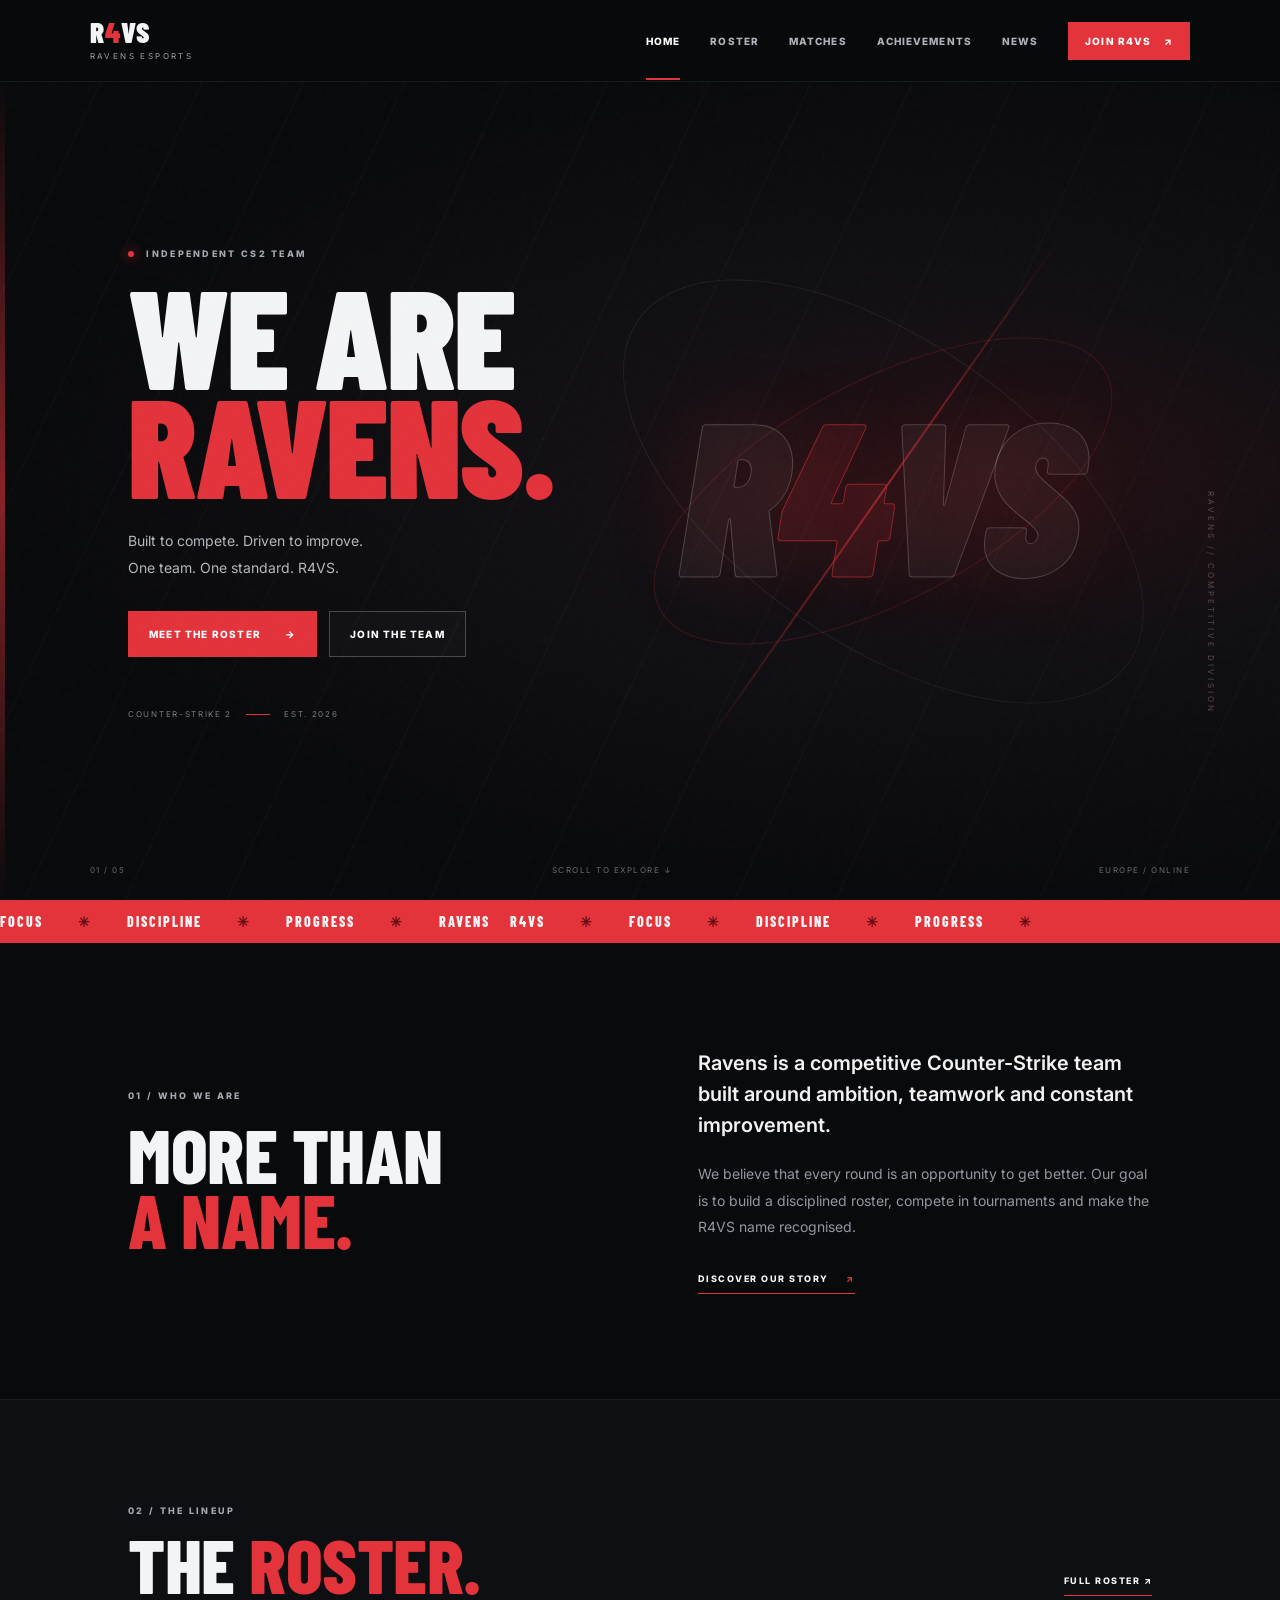
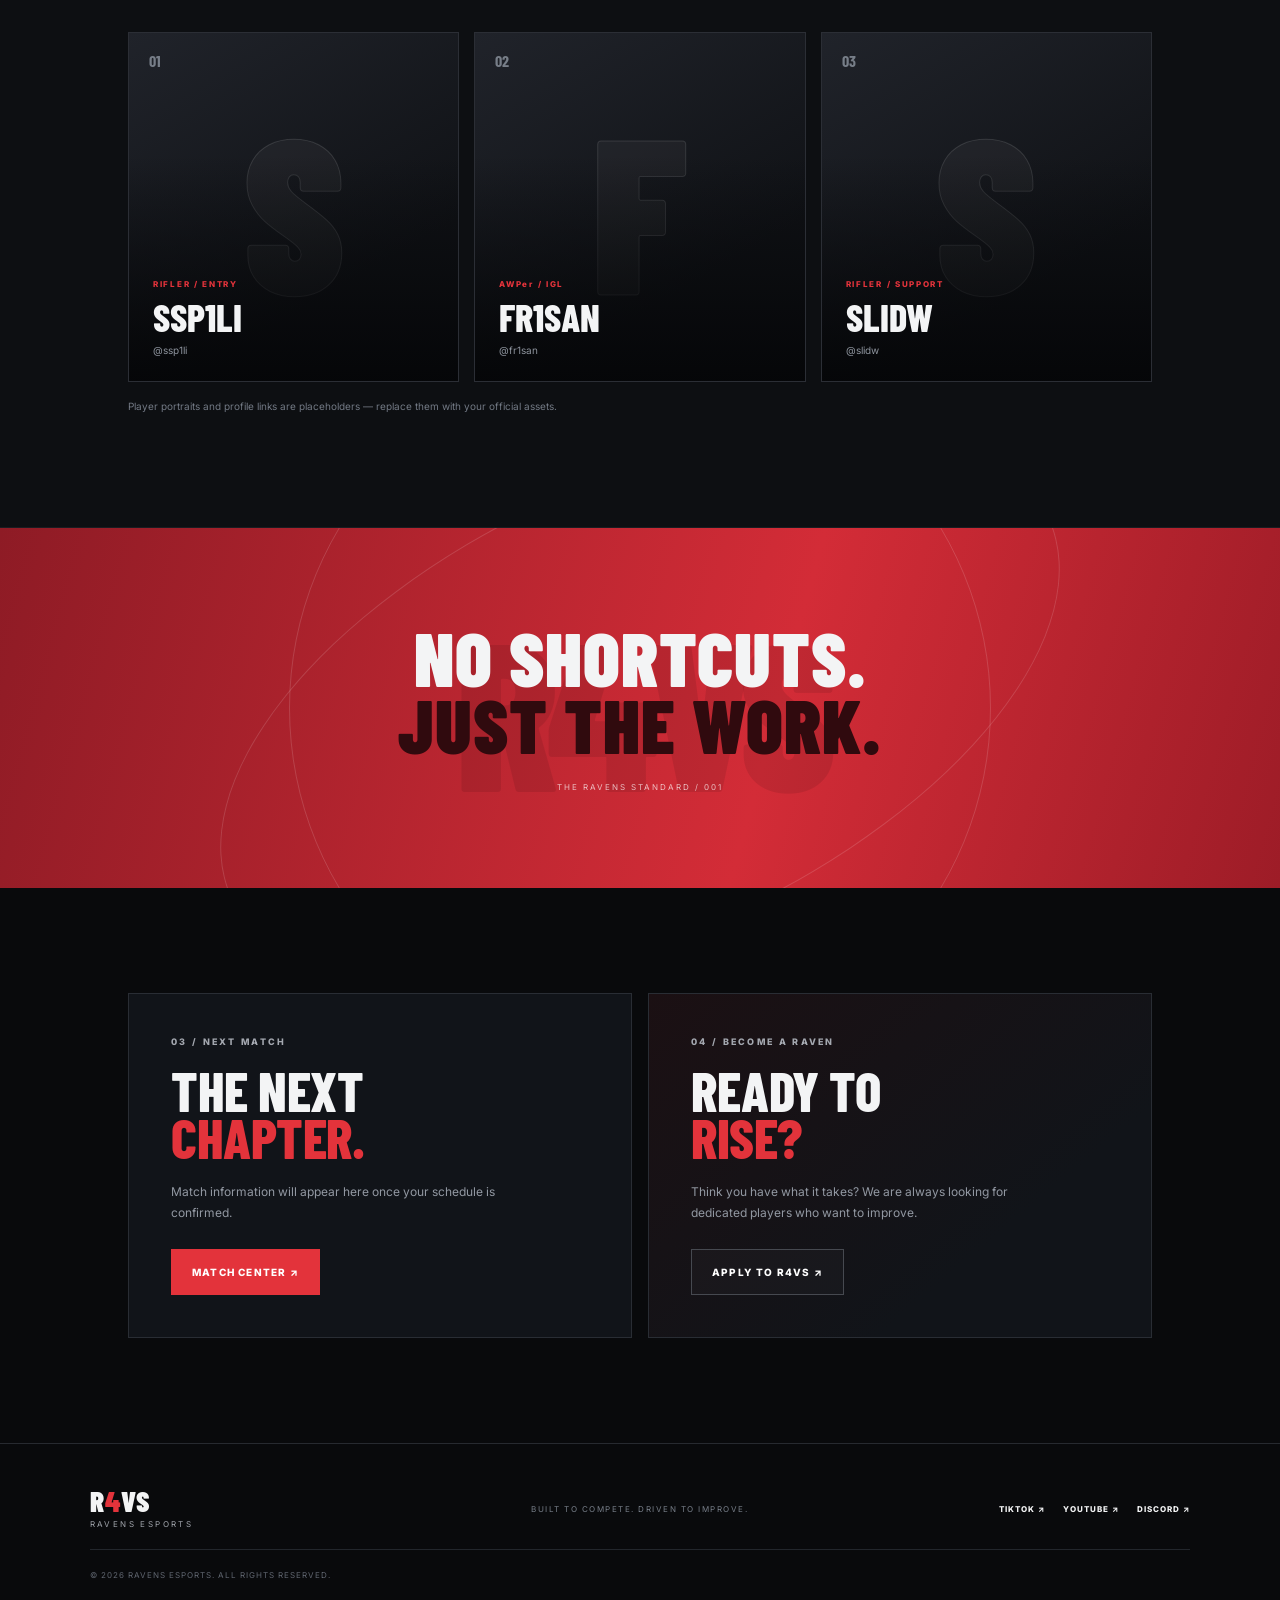
==== index.html @ c472776e "Add files via upload" ====
<!doctype html>
<html lang="en">
<head>
  <meta charset="utf-8">
  <meta name="viewport" content="width=device-width, initial-scale=1">
  <meta name="description" content="Ravens R4VS — competitive Counter-Strike 2 team.">
  <title>RAVENS — R4VS Esports</title>
  <link rel="preconnect" href="https://fonts.googleapis.com">
  <link rel="preconnect" href="https://fonts.gstatic.com" crossorigin>
  <link href="https://fonts.googleapis.com/css2?family=Barlow+Condensed:wght@500;600;700;800;900&family=Inter:wght@400;500;600;700;800&display=swap" rel="stylesheet">
  <link rel="stylesheet" href="styles.css">
</head>
<body>
  <div class="noise"></div>
  <header class="site-header">
    <a class="brand" href="index.html" aria-label="Ravens home">
      <span class="brand-mark">R<span>4</span>VS</span>
      <span class="brand-sub">RAVENS ESPORTS</span>
    </a>
    <button class="menu-toggle" aria-label="Open navigation" aria-expanded="false">☰</button>
    <nav class="main-nav">
      <a class="active" href="index.html">HOME</a>
      <a href="roster.html">ROSTER</a>
      <a href="matches.html">MATCHES</a>
      <a href="achievements.html">ACHIEVEMENTS</a>
      <a href="news.html">NEWS</a>
      <a href="join.html" class="nav-cta">JOIN R4VS <span>↗</span></a>
    </nav>
  </header>

  <main>
    <section class="hero">
      <div class="hero-lines"></div>
      <div class="hero-content">
        <p class="eyebrow"><span class="live-dot"></span> INDEPENDENT CS2 TEAM</p>
        <h1>WE ARE<br><span>RAVENS.</span></h1>
        <p class="hero-copy">Built to compete. Driven to improve.<br>One team. One standard. R4VS.</p>
        <div class="hero-actions">
          <a class="button button-red" href="roster.html">MEET THE ROSTER <span>→</span></a>
          <a class="button button-ghost" href="join.html">JOIN THE TEAM</a>
        </div>
        <div class="hero-meta"><span>COUNTER-STRIKE 2</span><i></i><span>EST. 2026</span></div>
      </div>
      <div class="hero-art" aria-hidden="true">
        <div class="hero-orbit orbit-one"></div><div class="hero-orbit orbit-two"></div>
        <div class="raven-symbol">R<span>4</span>VS</div>
        <div class="hero-slash"></div>
        <div class="vertical-label">RAVENS // COMPETITIVE DIVISION</div>
      </div>
      <div class="hero-bottom"><span>01 / 05</span><span>SCROLL TO EXPLORE ↓</span><span>EUROPE / ONLINE</span></div>
    </section>

    <section class="ticker" aria-label="Team motto"><div>FOCUS <b>✳</b> DISCIPLINE <b>✳</b> PROGRESS <b>✳</b> RAVENS R4VS <b>✳</b> FOCUS <b>✳</b> DISCIPLINE <b>✳</b> PROGRESS <b>✳</b></div></section>

    <section class="section intro-grid">
      <div><p class="eyebrow">01 / WHO WE ARE</p><h2>MORE THAN<br><span>A NAME.</span></h2></div>
      <div class="intro-text"><p class="lead">Ravens is a competitive Counter-Strike team built around ambition, teamwork and constant improvement.</p><p>We believe that every round is an opportunity to get better. Our goal is to build a disciplined roster, compete in tournaments and make the R4VS name recognised.</p><a class="text-link" href="news.html">DISCOVER OUR STORY <span>↗</span></a></div>
    </section>

    <section class="section roster-preview">
      <div class="section-heading"><div><p class="eyebrow">02 / THE LINEUP</p><h2>THE <span>ROSTER.</span></h2></div><a class="text-link" href="roster.html">FULL ROSTER ↗</a></div>
      <div class="player-grid">
        <article class="player-card featured-player"><div class="player-number">01</div><div class="player-placeholder">S</div><div class="player-info"><span class="role">RIFLER / ENTRY</span><h3>SSP1LI</h3><span class="player-handle">@ssp1li</span></div></article>
        <article class="player-card"><div class="player-number">02</div><div class="player-placeholder">F</div><div class="player-info"><span class="role">AWPer / IGL</span><h3>FR1SAN</h3><span class="player-handle">@fr1san</span></div></article>
        <article class="player-card"><div class="player-number">03</div><div class="player-placeholder">S</div><div class="player-info"><span class="role">RIFLER / SUPPORT</span><h3>SLIDW</h3><span class="player-handle">@slidw</span></div></article>
      </div>
      <p class="small-note">Player portraits and profile links are placeholders — replace them with your official assets.</p>
    </section>

    <section class="statement">
      <div class="statement-mark">R4VS</div><p>NO SHORTCUTS.<br><span>JUST THE WORK.</span></p><span class="statement-caption">THE RAVENS STANDARD / 001</span>
    </section>

    <section class="section bottom-grid">
      <div class="next-card"><p class="eyebrow">03 / NEXT MATCH</p><h2>THE NEXT<br><span>CHAPTER.</span></h2><p>Match information will appear here once your schedule is confirmed.</p><a class="button button-red" href="matches.html">MATCH CENTER ↗</a></div>
      <div class="join-card"><p class="eyebrow">04 / BECOME A RAVEN</p><h2>READY TO<br><span>RISE?</span></h2><p>Think you have what it takes? We are always looking for dedicated players who want to improve.</p><a class="button button-ghost" href="join.html">APPLY TO R4VS ↗</a></div>
    </section>
  </main>

  <footer class="site-footer"><a class="brand" href="index.html"><span class="brand-mark">R<span>4</span>VS</span><span class="brand-sub">RAVENS ESPORTS</span></a><p>BUILT TO COMPETE. DRIVEN TO IMPROVE.</p><div class="footer-links"><a href="https://www.tiktok.com/" target="_blank" rel="noreferrer">TIKTOK ↗</a><a href="https://www.youtube.com/" target="_blank" rel="noreferrer">YOUTUBE ↗</a><a href="https://discord.com/" target="_blank" rel="noreferrer">DISCORD ↗</a></div><small>© 2026 RAVENS ESPORTS. ALL RIGHTS RESERVED.</small></footer>
  <script src="script.js"></script>
</body>
</html>
---- styles.css ----
:root{--bg:#090a0c;--panel:#111317;--panel2:#171a20;--line:#292d34;--text:#f3f4f5;--muted:#9298a2;--red:#e3333b;--red2:#a91f29;--font-head:'Barlow Condensed',Impact,sans-serif;--font-body:'Inter',Arial,sans-serif}*{box-sizing:border-box}html{scroll-behavior:smooth}body{margin:0;background:var(--bg);color:var(--text);font-family:var(--font-body);font-size:14px;overflow-x:hidden}a{color:inherit;text-decoration:none}.noise{pointer-events:none;position:fixed;inset:0;z-index:10;opacity:.035;background-image:url("data:image/svg+xml,%3Csvg viewBox='0 0 180 180' xmlns='http://www.w3.org/2000/svg'%3E%3Cfilter id='n'%3E%3CfeTurbulence type='fractalNoise' baseFrequency='.9' numOctaves='3' stitchTiles='stitch'/%3E%3C/filter%3E%3Crect width='100%25' height='100%25' filter='url(%23n)' opacity='.5'/%3E%3C/svg%3E")}.site-header{height:82px;padding:0 7vw;display:flex;align-items:center;justify-content:space-between;border-bottom:1px solid rgba(255,255,255,.07);position:relative;z-index:20;background:rgba(9,10,12,.94)}.brand{display:flex;flex-direction:column;gap:0}.brand-mark{font:900 29px/.85 var(--font-head);letter-spacing:1px}.brand-mark span{color:var(--red)}.brand-sub{font-size:8px;letter-spacing:2.4px;color:#a1a5ac;margin-top:6px}.main-nav{display:flex;align-items:center;gap:30px}.main-nav a{font-size:10px;font-weight:800;letter-spacing:1.1px;color:#aeb2ba;transition:.2s}.main-nav a:hover,.main-nav a.active{color:#fff}.main-nav a.active:not(.nav-cta){position:relative}.main-nav a.active:not(.nav-cta):after{content:"";position:absolute;left:0;right:0;bottom:-33px;height:2px;background:var(--red)}.main-nav .nav-cta{color:white;background:var(--red);padding:13px 17px}.nav-cta span{margin-left:10px}.menu-toggle{display:none;background:none;border:0;color:white;font-size:24px}.hero{min-height:660px;height:calc(100vh - 82px);max-height:850px;position:relative;overflow:hidden;display:flex;align-items:center;padding:0 10vw;background:radial-gradient(ellipse at 78% 48%,#291115 0%,#121014 30%,#090a0c 69%)}.hero:after{content:"";position:absolute;inset:0;background:linear-gradient(90deg,rgba(9,10,12,.1),transparent 55%,rgba(9,10,12,.18)),repeating-linear-gradient(115deg,transparent 0 90px,rgba(255,255,255,.018) 91px 92px);pointer-events:none}.hero-content{position:relative;z-index:2;margin-top:-15px}.eyebrow{font-size:9px;letter-spacing:2.3px;font-weight:800;color:#a4a8b0;margin:0 0 20px}.live-dot{display:inline-block;width:6px;height:6px;background:var(--red);border-radius:50%;margin-right:8px;box-shadow:0 0 12px var(--red)}h1,h2,h3,p{margin-top:0}.hero h1,.page-hero h1{font:900 clamp(76px,11vw,150px)/.78 var(--font-head);letter-spacing:-2px;margin:0 0 30px}.hero h1 span,.page-hero h1 span,h2 span{color:var(--red)}.hero-copy{font-size:14px;line-height:1.9;color:#b5b8bf;margin-bottom:30px}.hero-actions{display:flex;gap:12px;flex-wrap:wrap}.button{display:inline-flex;align-items:center;justify-content:center;gap:24px;padding:16px 20px;font-size:10px;letter-spacing:1.2px;font-weight:800;transition:.2s;border:1px solid transparent}.button:hover{transform:translateY(-3px)}.button-red{background:var(--red);color:white}.button-red:hover{background:#f0444d}.button-ghost{border-color:#464950;color:white;background:rgba(255,255,255,.02)}.button-ghost:hover{border-color:var(--red)}.hero-meta{display:flex;align-items:center;gap:14px;color:#777d86;font-size:8px;letter-spacing:1.7px;margin-top:52px}.hero-meta i{width:24px;height:1px;background:var(--red)}.hero-art{position:absolute;right:5%;top:50%;transform:translateY(-50%);width:min(52vw,690px);height:550px;display:grid;place-items:center;opacity:.9}.raven-symbol{font:900 clamp(90px,17vw,240px)/1 var(--font-head);letter-spacing:-10px;color:rgba(255,255,255,.045);-webkit-text-stroke:1px rgba(255,255,255,.23);transform:skew(-9deg);text-shadow:0 0 80px rgba(227,51,59,.13)}.raven-symbol span{color:rgba(227,51,59,.13);-webkit-text-stroke:1px rgba(227,51,59,.65)}.hero-orbit{position:absolute;border:1px solid rgba(227,51,59,.23);border-radius:50%;transform:rotate(-28deg)}.orbit-one{width:76%;height:40%}.orbit-two{width:90%;height:55%;transform:rotate(35deg);border-color:rgba(255,255,255,.08)}.hero-slash{position:absolute;width:2px;height:115%;background:linear-gradient(transparent,var(--red),transparent);transform:rotate(35deg);opacity:.7}.vertical-label{position:absolute;right:0;top:50%;writing-mode:vertical-rl;font-size:8px;letter-spacing:3px;color:#7b5960}.hero-lines{position:absolute;left:0;top:0;bottom:0;width:5px;background:linear-gradient(transparent,var(--red),transparent);opacity:.65}.hero-bottom{position:absolute;z-index:3;bottom:25px;left:7vw;right:7vw;display:flex;justify-content:space-between;color:#656b74;font-size:8px;letter-spacing:1.5px}.ticker{overflow:hidden;background:var(--red);padding:13px 0;white-space:nowrap}.ticker div{font:800 14px var(--font-head);letter-spacing:2px;word-spacing:15px;animation:marquee 24s linear infinite}.ticker b{color:#650e16;margin:0 15px}@keyframes marquee{to{transform:translateX(-25%)}}.section{padding:105px 10vw}.intro-grid{display:grid;grid-template-columns:1fr 1fr;gap:9vw;align-items:center}.section h2,.bottom-grid h2,.join-layout h2{font:800 clamp(48px,6vw,78px)/.85 var(--font-head);letter-spacing:-.5px;margin:0}.intro-text{max-width:510px}.lead{font-size:20px;line-height:1.55;font-weight:600;color:#f2f2f3}.intro-text p:not(.lead){color:var(--muted);line-height:1.9}.text-link{display:inline-block;margin-top:18px;font-size:9px;letter-spacing:1.5px;font-weight:800;border-bottom:1px solid var(--red);padding-bottom:9px}.text-link span{color:var(--red);margin-left:14px}.roster-preview{background:#0d0f12;border-top:1px solid #191c21;border-bottom:1px solid #191c21}.section-heading{display:flex;align-items:end;justify-content:space-between;margin-bottom:36px}.section-heading .eyebrow{margin-bottom:15px}.player-grid{display:grid;grid-template-columns:repeat(3,1fr);gap:15px}.player-card{position:relative;min-height:350px;overflow:hidden;background:linear-gradient(150deg,#20232a,#101216 70%);border:1px solid #2b2e35;transition:.25s}.player-card:hover{transform:translateY(-5px);border-color:var(--red)}.player-card:after{content:"";position:absolute;inset:0;background:linear-gradient(0deg,rgba(5,6,8,.97),transparent 65%)}.player-number{position:absolute;z-index:2;top:18px;left:20px;color:#777e88;font:700 16px var(--font-head)}.player-placeholder{position:absolute;inset:0;display:grid;place-items:center;font:900 220px/.8 var(--font-head);color:rgba(255,255,255,.045);-webkit-text-stroke:1px rgba(255,255,255,.12)}.player-info{position:absolute;z-index:3;left:24px;bottom:24px}.role{font-size:8px;letter-spacing:1.7px;font-weight:800;color:var(--red)}.player-info h3{font:800 38px/.95 var(--font-head);margin:9px 0 5px}.player-handle{font-size:10px;color:#8e949e}.small-note{font-size:10px;color:#727984;margin-top:18px}.statement{min-height:360px;background:linear-gradient(105deg,#8e1b25,#d32c37 60%,#9d1c27);position:relative;display:flex;flex-direction:column;justify-content:center;align-items:center;text-align:center;overflow:hidden}.statement:before,.statement:after{content:"";position:absolute;width:700px;height:700px;border:1px solid rgba(255,255,255,.14);border-radius:50%}.statement:after{width:900px;height:450px;transform:rotate(-25deg)}.statement-mark{position:absolute;font:900 210px var(--font-head);color:rgba(0,0,0,.09);letter-spacing:-12px}.statement p{position:relative;font:900 clamp(40px,6vw,76px)/.88 var(--font-head);letter-spacing:1px;margin:0}.statement p span{color:#300a0e}.statement-caption{position:relative;font-size:8px;letter-spacing:2px;margin-top:25px;color:rgba(255,255,255,.7)}.bottom-grid{display:grid;grid-template-columns:1fr 1fr;gap:16px}.next-card,.join-card{padding:42px;background:#111419;border:1px solid #292d34;min-height:330px}.join-card{background:linear-gradient(140deg,#1b1013,#111419 70%)}.bottom-grid h2{font-size:55px;margin-bottom:20px}.bottom-grid p:not(.eyebrow){color:var(--muted);font-size:12px;line-height:1.8;max-width:360px;margin-bottom:25px}.site-footer{padding:45px 7vw 25px;border-top:1px solid #272a30;display:grid;grid-template-columns:1fr 1fr 1fr;align-items:center;gap:20px}.site-footer>p{font-size:8px;letter-spacing:1.5px;color:#777e88;text-align:center;margin:0}.footer-links{display:flex;justify-content:flex-end;gap:18px}.footer-links a{font-size:8px;font-weight:800;letter-spacing:1px}.site-footer small{grid-column:1/-1;border-top:1px solid #22262c;padding-top:20px;color:#606670;font-size:8px;letter-spacing:1px}.inner-page{min-height:70vh}.page-hero{padding:115px 10vw 90px;background:radial-gradient(ellipse at 80% 45%,#291115,transparent 55%),#0b0c0f;border-bottom:1px solid #20232a}.page-hero h1{font-size:clamp(65px,10vw,125px);margin-bottom:25px}.page-hero>p:last-child{color:#a3a8b1;font-size:13px}.roster-grid .player-card{min-height:430px}.status-label{font-size:9px;letter-spacing:1.5px;color:#aab0b9}.reserve-section{padding-top:20px}.reserve-section h2{margin-bottom:28px}.reserve-list{border-top:1px solid #30343b}.reserve-list div{padding:20px 0;border-bottom:1px solid #30343b;display:flex;justify-content:space-between;align-items:center}.reserve-list b{font:700 24px var(--font-head)}.reserve-list span{font-size:8px;letter-spacing:1.5px;color:#818792}.empty-state{text-align:center;padding:75px 20px;border:1px solid #2a2e35;background:linear-gradient(140deg,#14171c,#0e1013)}.empty-icon{font:700 45px var(--font-head);color:var(--red);margin-bottom:15px}.empty-state h3{font:800 29px var(--font-head);margin-bottom:10px}.empty-state p{font-size:12px;color:var(--muted)}.past-heading{margin-top:75px}.empty-row{display:flex;justify-content:space-between;border-top:1px solid #30343b;border-bottom:1px solid #30343b;padding:20px 0;color:#9298a2;font-size:9px;letter-spacing:1.4px}.achievement-grid{display:grid;grid-template-columns:repeat(3,1fr);gap:15px}.achievement-card{min-height:260px;padding:26px;background:#14171c;border:1px solid #2b2f37;position:relative}.achievement-year{font:700 12px var(--font-head);color:var(--red);letter-spacing:1px}.trophy{font-size:42px;color:#e7e7e7;margin:35px 0 20px}.achievement-card h3{font:800 26px var(--font-head);margin-bottom:8px}.achievement-card p{color:var(--muted);font-size:11px;line-height:1.7}.achievement-card.muted{opacity:.65}.news-feature{display:grid;grid-template-columns:1.1fr 1fr;background:#14171c;border:1px solid #2b2f37;min-height:360px}.news-feature-art{background:radial-gradient(circle at 50% 50%,#542027,#141116 65%);display:grid;place-items:center;position:relative;overflow:hidden}.news-feature-art:before{content:"";position:absolute;width:340px;height:340px;border:1px solid #76323a;border-radius:50%}.news-feature-art span{font:900 100px var(--font-head);letter-spacing:-6px;color:rgba(255,255,255,.8);-webkit-text-stroke:1px #fff}.news-feature-art small{position:absolute;bottom:20px;left:25px;font-size:8px;letter-spacing:2px;color:#aaa}.news-feature-copy{padding:45px;align-self:center}.news-feature-copy h2{font:900 58px/.85 var(--font-head);margin-bottom:20px}.news-feature-copy p:not(.eyebrow){font-size:12px;line-height:1.8;color:var(--muted)}.news-feature+.empty-row{margin-top:35px}.join-layout{display:grid;grid-template-columns:1.1fr .9fr;gap:10vw}.join-layout h2{font-size:58px;margin-bottom:30px}.criteria{list-style:none;padding:0;margin:0}.criteria li{padding:15px 0;border-bottom:1px solid #2b2f36;color:#c5c8ce;font-size:12px}.criteria li:before{content:"＋";color:var(--red);margin-right:14px}.apply-panel{padding:35px;background:#14171c;border:1px solid #30343b;align-self:start}.apply-panel h3{font:800 34px var(--font-head);margin-bottom:15px}.apply-panel p:not(.eyebrow){font-size:12px;line-height:1.8;color:var(--muted)}.full-button{width:100%;margin-top:14px}.form-note{font-size:9px!important;color:#767d87!important;margin-top:15px}
@media(max-width:900px){.site-header{padding:0 5vw}.main-nav{gap:15px}.main-nav a{font-size:8px}.hero{padding:0 7vw}.hero-art{right:-12%;opacity:.55}.section{padding:80px 7vw}.intro-grid{gap:5vw}.site-footer{padding-left:5vw;padding-right:5vw}}
@media(max-width:680px){.site-header{height:70px}.menu-toggle{display:block}.main-nav{display:none;position:absolute;top:69px;left:0;right:0;background:#0c0e11;padding:22px 7vw 28px;border-bottom:1px solid #30343b;flex-direction:column;align-items:stretch;gap:0}.main-nav.open{display:flex}.main-nav a{padding:14px 0;font-size:10px}.main-nav a.active:not(.nav-cta):after{display:none}.main-nav .nav-cta{text-align:center;margin-top:10px}.hero{height:680px;min-height:0;max-height:none;align-items:center}.hero h1{font-size:90px}.hero-art{width:100%;right:-30%;opacity:.3}.hero-bottom{left:7vw;right:7vw;font-size:7px}.hero-bottom span:nth-child(2){display:none}.intro-grid,.bottom-grid,.join-layout,.news-feature{grid-template-columns:1fr}.intro-grid{gap:30px}.section{padding:70px 7vw}.section-heading{align-items:start;gap:20px;flex-direction:column}.player-grid,.achievement-grid{grid-template-columns:1fr}.player-card{min-height:340px}.statement{min-height:280px}.statement-mark{font-size:130px}.bottom-grid h2{font-size:50px}.site-footer{grid-template-columns:1fr;gap:18px}.site-footer>p{text-align:left}.footer-links{justify-content:flex-start}.site-footer small{grid-column:auto}.page-hero{padding:85px 7vw 65px}.page-hero h1{font-size:70px}.roster-grid .player-card{min-height:370px}.news-feature-art{min-height:240px}.news-feature-copy{padding:30px}.empty-row{gap:15px;font-size:8px}.join-layout h2{font-size:48px}}
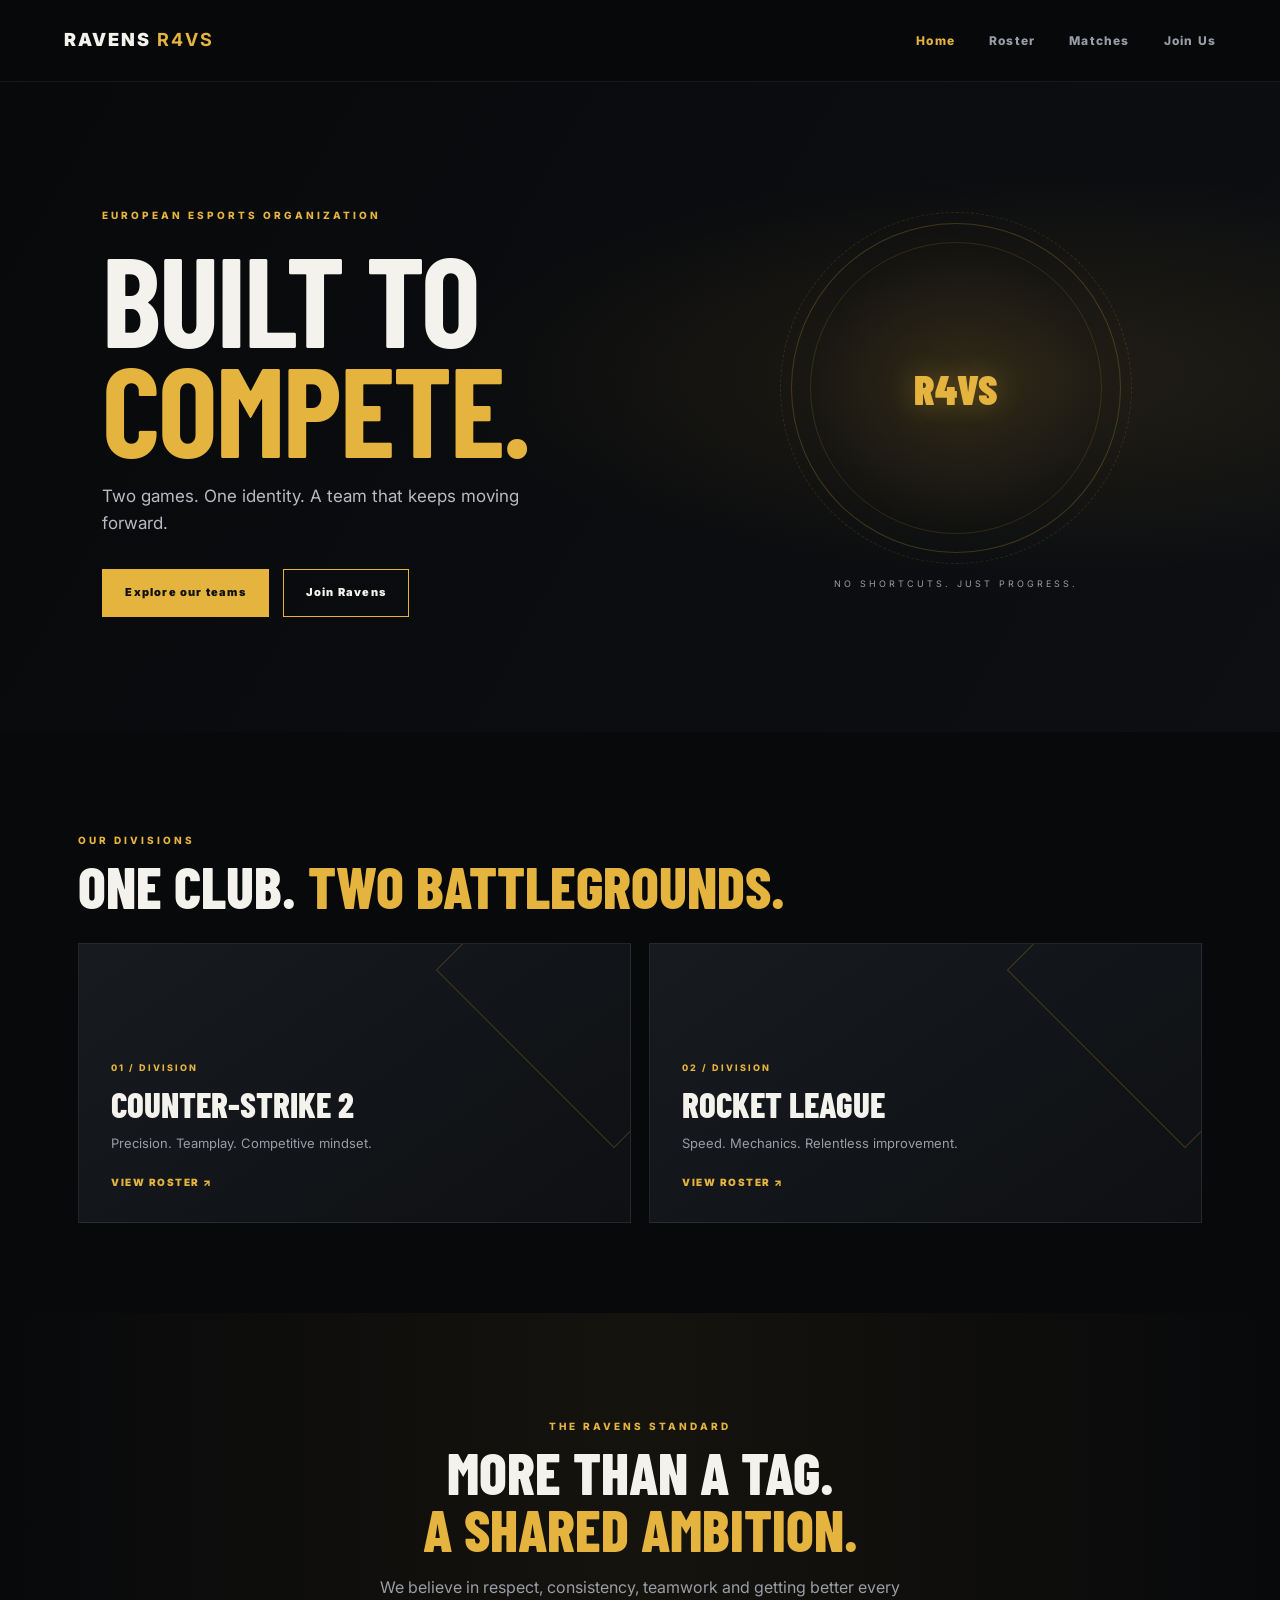
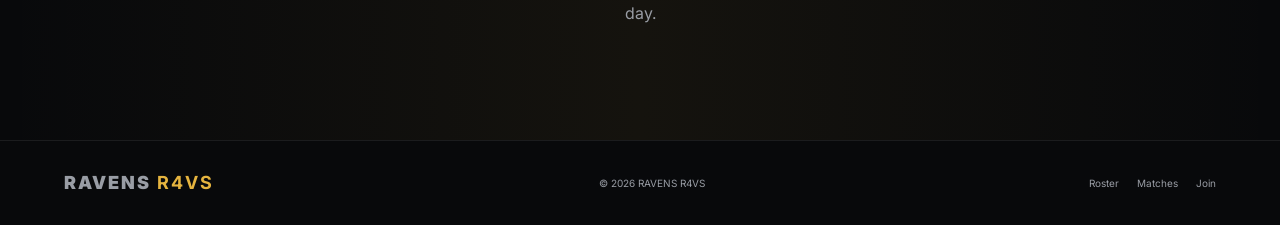
==== commit 8ac7d483: "Add files via upload" ====
--- a/index.html
+++ b/index.html
@@ -1,83 +1,22 @@
 <!doctype html>
 <html lang="en">
 <head>
-  <meta charset="utf-8">
-  <meta name="viewport" content="width=device-width, initial-scale=1">
-  <meta name="description" content="Ravens R4VS — competitive Counter-Strike 2 team.">
-  <title>RAVENS — R4VS Esports</title>
-  <link rel="preconnect" href="https://fonts.googleapis.com">
-  <link rel="preconnect" href="https://fonts.gstatic.com" crossorigin>
-  <link href="https://fonts.googleapis.com/css2?family=Barlow+Condensed:wght@500;600;700;800;900&family=Inter:wght@400;500;600;700;800&display=swap" rel="stylesheet">
-  <link rel="stylesheet" href="styles.css">
+  <meta charset="utf-8"><meta name="viewport" content="width=device-width,initial-scale=1">
+  <meta name="description" content="RAVENS R4VS — competitive esports across Counter-Strike 2 and Rocket League.">
+  <title>RAVENS R4VS | Built to Compete</title><link rel="stylesheet" href="styles.css">
 </head>
 <body>
-  <div class="noise"></div>
-  <header class="site-header">
-    <a class="brand" href="index.html" aria-label="Ravens home">
-      <span class="brand-mark">R<span>4</span>VS</span>
-      <span class="brand-sub">RAVENS ESPORTS</span>
-    </a>
-    <button class="menu-toggle" aria-label="Open navigation" aria-expanded="false">☰</button>
-    <nav class="main-nav">
-      <a class="active" href="index.html">HOME</a>
-      <a href="roster.html">ROSTER</a>
-      <a href="matches.html">MATCHES</a>
-      <a href="achievements.html">ACHIEVEMENTS</a>
-      <a href="news.html">NEWS</a>
-      <a href="join.html" class="nav-cta">JOIN R4VS <span>↗</span></a>
-    </nav>
-  </header>
-
-  <main>
-    <section class="hero">
-      <div class="hero-lines"></div>
-      <div class="hero-content">
-        <p class="eyebrow"><span class="live-dot"></span> INDEPENDENT CS2 TEAM</p>
-        <h1>WE ARE<br><span>RAVENS.</span></h1>
-        <p class="hero-copy">Built to compete. Driven to improve.<br>One team. One standard. R4VS.</p>
-        <div class="hero-actions">
-          <a class="button button-red" href="roster.html">MEET THE ROSTER <span>→</span></a>
-          <a class="button button-ghost" href="join.html">JOIN THE TEAM</a>
-        </div>
-        <div class="hero-meta"><span>COUNTER-STRIKE 2</span><i></i><span>EST. 2026</span></div>
-      </div>
-      <div class="hero-art" aria-hidden="true">
-        <div class="hero-orbit orbit-one"></div><div class="hero-orbit orbit-two"></div>
-        <div class="raven-symbol">R<span>4</span>VS</div>
-        <div class="hero-slash"></div>
-        <div class="vertical-label">RAVENS // COMPETITIVE DIVISION</div>
-      </div>
-      <div class="hero-bottom"><span>01 / 05</span><span>SCROLL TO EXPLORE ↓</span><span>EUROPE / ONLINE</span></div>
-    </section>
-
-    <section class="ticker" aria-label="Team motto"><div>FOCUS <b>✳</b> DISCIPLINE <b>✳</b> PROGRESS <b>✳</b> RAVENS R4VS <b>✳</b> FOCUS <b>✳</b> DISCIPLINE <b>✳</b> PROGRESS <b>✳</b></div></section>
-
-    <section class="section intro-grid">
-      <div><p class="eyebrow">01 / WHO WE ARE</p><h2>MORE THAN<br><span>A NAME.</span></h2></div>
-      <div class="intro-text"><p class="lead">Ravens is a competitive Counter-Strike team built around ambition, teamwork and constant improvement.</p><p>We believe that every round is an opportunity to get better. Our goal is to build a disciplined roster, compete in tournaments and make the R4VS name recognised.</p><a class="text-link" href="news.html">DISCOVER OUR STORY <span>↗</span></a></div>
-    </section>
-
-    <section class="section roster-preview">
-      <div class="section-heading"><div><p class="eyebrow">02 / THE LINEUP</p><h2>THE <span>ROSTER.</span></h2></div><a class="text-link" href="roster.html">FULL ROSTER ↗</a></div>
-      <div class="player-grid">
-        <article class="player-card featured-player"><div class="player-number">01</div><div class="player-placeholder">S</div><div class="player-info"><span class="role">RIFLER / ENTRY</span><h3>SSP1LI</h3><span class="player-handle">@ssp1li</span></div></article>
-        <article class="player-card"><div class="player-number">02</div><div class="player-placeholder">F</div><div class="player-info"><span class="role">AWPer / IGL</span><h3>FR1SAN</h3><span class="player-handle">@fr1san</span></div></article>
-        <article class="player-card"><div class="player-number">03</div><div class="player-placeholder">S</div><div class="player-info"><span class="role">RIFLER / SUPPORT</span><h3>SLIDW</h3><span class="player-handle">@slidw</span></div></article>
-      </div>
-      <p class="small-note">Player portraits and profile links are placeholders — replace them with your official assets.</p>
-    </section>
-
-    <section class="statement">
-      <div class="statement-mark">R4VS</div><p>NO SHORTCUTS.<br><span>JUST THE WORK.</span></p><span class="statement-caption">THE RAVENS STANDARD / 001</span>
-    </section>
-
-    <section class="section bottom-grid">
-      <div class="next-card"><p class="eyebrow">03 / NEXT MATCH</p><h2>THE NEXT<br><span>CHAPTER.</span></h2><p>Match information will appear here once your schedule is confirmed.</p><a class="button button-red" href="matches.html">MATCH CENTER ↗</a></div>
-      <div class="join-card"><p class="eyebrow">04 / BECOME A RAVEN</p><h2>READY TO<br><span>RISE?</span></h2><p>Think you have what it takes? We are always looking for dedicated players who want to improve.</p><a class="button button-ghost" href="join.html">APPLY TO R4VS ↗</a></div>
-    </section>
-  </main>
-
-  <footer class="site-footer"><a class="brand" href="index.html"><span class="brand-mark">R<span>4</span>VS</span><span class="brand-sub">RAVENS ESPORTS</span></a><p>BUILT TO COMPETE. DRIVEN TO IMPROVE.</p><div class="footer-links"><a href="https://www.tiktok.com/" target="_blank" rel="noreferrer">TIKTOK ↗</a><a href="https://www.youtube.com/" target="_blank" rel="noreferrer">YOUTUBE ↗</a><a href="https://discord.com/" target="_blank" rel="noreferrer">DISCORD ↗</a></div><small>© 2026 RAVENS ESPORTS. ALL RIGHTS RESERVED.</small></footer>
-  <script src="script.js"></script>
-</body>
-</html>
+<header class="site-header"><a class="brand" href="index.html"><img src="assets/ravens-logo.png" alt="RAVENS logo" onerror="this.style.display='none'"><span>RAVENS <b>R4VS</b></span></a>
+<button class="menu-toggle" aria-label="Toggle navigation">☰</button><nav class="nav"><a class="active" href="index.html">Home</a><a href="roster.html">Roster</a><a href="matches.html">Matches</a><a href="join.html">Join Us</a></nav></header>
+<main>
+<section class="hero">
+  <div class="hero-content reveal"><p class="eyebrow">EUROPEAN ESPORTS ORGANIZATION</p><h1>BUILT TO<br><span>COMPETE.</span></h1><p class="lead">Two games. One identity. A team that keeps moving forward.</p><div class="actions"><a class="btn primary" href="roster.html">Explore our teams</a><a class="btn ghost" href="join.html">Join Ravens</a></div></div>
+  <div class="hero-mark reveal"><div class="mark-ring"><img src="assets/ravens-logo.png" alt="RAVENS emblem" onerror="this.style.display='none'"><span>R4VS</span></div><div class="mark-caption">NO SHORTCUTS. JUST PROGRESS.</div></div>
+</section>
+<section class="section reveal"><div class="section-heading"><p class="eyebrow">OUR DIVISIONS</p><h2>ONE CLUB. <span>TWO BATTLEGROUNDS.</span></h2></div><div class="division-grid">
+<a class="division-card cs-card" href="cs2.html"><span class="division-number">01 / DIVISION</span><h3>COUNTER-STRIKE 2</h3><p>Precision. Teamplay. Competitive mindset.</p><span class="card-link">VIEW ROSTER ↗</span></a>
+<a class="division-card rl-card" href="rocket-league.html"><span class="division-number">02 / DIVISION</span><h3>ROCKET LEAGUE</h3><p>Speed. Mechanics. Relentless improvement.</p><span class="card-link">VIEW ROSTER ↗</span></a>
+</div></section>
+<section class="statement reveal"><p class="eyebrow">THE RAVENS STANDARD</p><h2>MORE THAN A TAG.<br><span>A SHARED AMBITION.</span></h2><p>We believe in respect, consistency, teamwork and getting better every day.</p></section>
+</main><footer class="footer"><a class="brand" href="index.html"><span>RAVENS <b>R4VS</b></span></a><span>© 2026 RAVENS R4VS</span><div><a href="roster.html">Roster</a><a href="matches.html">Matches</a><a href="join.html">Join</a></div></footer>
+<script src="script.js"></script></body></html>
--- a/styles.css
+++ b/styles.css
@@ -1,3 +1,8 @@
-:root{--bg:#090a0c;--panel:#111317;--panel2:#171a20;--line:#292d34;--text:#f3f4f5;--muted:#9298a2;--red:#e3333b;--red2:#a91f29;--font-head:'Barlow Condensed',Impact,sans-serif;--font-body:'Inter',Arial,sans-serif}*{box-sizing:border-box}html{scroll-behavior:smooth}body{margin:0;background:var(--bg);color:var(--text);font-family:var(--font-body);font-size:14px;overflow-x:hidden}a{color:inherit;text-decoration:none}.noise{pointer-events:none;position:fixed;inset:0;z-index:10;opacity:.035;background-image:url("data:image/svg+xml,%3Csvg viewBox='0 0 180 180' xmlns='http://www.w3.org/2000/svg'%3E%3Cfilter id='n'%3E%3CfeTurbulence type='fractalNoise' baseFrequency='.9' numOctaves='3' stitchTiles='stitch'/%3E%3C/filter%3E%3Crect width='100%25' height='100%25' filter='url(%23n)' opacity='.5'/%3E%3C/svg%3E")}.site-header{height:82px;padding:0 7vw;display:flex;align-items:center;justify-content:space-between;border-bottom:1px solid rgba(255,255,255,.07);position:relative;z-index:20;background:rgba(9,10,12,.94)}.brand{display:flex;flex-direction:column;gap:0}.brand-mark{font:900 29px/.85 var(--font-head);letter-spacing:1px}.brand-mark span{color:var(--red)}.brand-sub{font-size:8px;letter-spacing:2.4px;color:#a1a5ac;margin-top:6px}.main-nav{display:flex;align-items:center;gap:30px}.main-nav a{font-size:10px;font-weight:800;letter-spacing:1.1px;color:#aeb2ba;transition:.2s}.main-nav a:hover,.main-nav a.active{color:#fff}.main-nav a.active:not(.nav-cta){position:relative}.main-nav a.active:not(.nav-cta):after{content:"";position:absolute;left:0;right:0;bottom:-33px;height:2px;background:var(--red)}.main-nav .nav-cta{color:white;background:var(--red);padding:13px 17px}.nav-cta span{margin-left:10px}.menu-toggle{display:none;background:none;border:0;color:white;font-size:24px}.hero{min-height:660px;height:calc(100vh - 82px);max-height:850px;position:relative;overflow:hidden;display:flex;align-items:center;padding:0 10vw;background:radial-gradient(ellipse at 78% 48%,#291115 0%,#121014 30%,#090a0c 69%)}.hero:after{content:"";position:absolute;inset:0;background:linear-gradient(90deg,rgba(9,10,12,.1),transparent 55%,rgba(9,10,12,.18)),repeating-linear-gradient(115deg,transparent 0 90px,rgba(255,255,255,.018) 91px 92px);pointer-events:none}.hero-content{position:relative;z-index:2;margin-top:-15px}.eyebrow{font-size:9px;letter-spacing:2.3px;font-weight:800;color:#a4a8b0;margin:0 0 20px}.live-dot{display:inline-block;width:6px;height:6px;background:var(--red);border-radius:50%;margin-right:8px;box-shadow:0 0 12px var(--red)}h1,h2,h3,p{margin-top:0}.hero h1,.page-hero h1{font:900 clamp(76px,11vw,150px)/.78 var(--font-head);letter-spacing:-2px;margin:0 0 30px}.hero h1 span,.page-hero h1 span,h2 span{color:var(--red)}.hero-copy{font-size:14px;line-height:1.9;color:#b5b8bf;margin-bottom:30px}.hero-actions{display:flex;gap:12px;flex-wrap:wrap}.button{display:inline-flex;align-items:center;justify-content:center;gap:24px;padding:16px 20px;font-size:10px;letter-spacing:1.2px;font-weight:800;transition:.2s;border:1px solid transparent}.button:hover{transform:translateY(-3px)}.button-red{background:var(--red);color:white}.button-red:hover{background:#f0444d}.button-ghost{border-color:#464950;color:white;background:rgba(255,255,255,.02)}.button-ghost:hover{border-color:var(--red)}.hero-meta{display:flex;align-items:center;gap:14px;color:#777d86;font-size:8px;letter-spacing:1.7px;margin-top:52px}.hero-meta i{width:24px;height:1px;background:var(--red)}.hero-art{position:absolute;right:5%;top:50%;transform:translateY(-50%);width:min(52vw,690px);height:550px;display:grid;place-items:center;opacity:.9}.raven-symbol{font:900 clamp(90px,17vw,240px)/1 var(--font-head);letter-spacing:-10px;color:rgba(255,255,255,.045);-webkit-text-stroke:1px rgba(255,255,255,.23);transform:skew(-9deg);text-shadow:0 0 80px rgba(227,51,59,.13)}.raven-symbol span{color:rgba(227,51,59,.13);-webkit-text-stroke:1px rgba(227,51,59,.65)}.hero-orbit{position:absolute;border:1px solid rgba(227,51,59,.23);border-radius:50%;transform:rotate(-28deg)}.orbit-one{width:76%;height:40%}.orbit-two{width:90%;height:55%;transform:rotate(35deg);border-color:rgba(255,255,255,.08)}.hero-slash{position:absolute;width:2px;height:115%;background:linear-gradient(transparent,var(--red),transparent);transform:rotate(35deg);opacity:.7}.vertical-label{position:absolute;right:0;top:50%;writing-mode:vertical-rl;font-size:8px;letter-spacing:3px;color:#7b5960}.hero-lines{position:absolute;left:0;top:0;bottom:0;width:5px;background:linear-gradient(transparent,var(--red),transparent);opacity:.65}.hero-bottom{position:absolute;z-index:3;bottom:25px;left:7vw;right:7vw;display:flex;justify-content:space-between;color:#656b74;font-size:8px;letter-spacing:1.5px}.ticker{overflow:hidden;background:var(--red);padding:13px 0;white-space:nowrap}.ticker div{font:800 14px var(--font-head);letter-spacing:2px;word-spacing:15px;animation:marquee 24s linear infinite}.ticker b{color:#650e16;margin:0 15px}@keyframes marquee{to{transform:translateX(-25%)}}.section{padding:105px 10vw}.intro-grid{display:grid;grid-template-columns:1fr 1fr;gap:9vw;align-items:center}.section h2,.bottom-grid h2,.join-layout h2{font:800 clamp(48px,6vw,78px)/.85 var(--font-head);letter-spacing:-.5px;margin:0}.intro-text{max-width:510px}.lead{font-size:20px;line-height:1.55;font-weight:600;color:#f2f2f3}.intro-text p:not(.lead){color:var(--muted);line-height:1.9}.text-link{display:inline-block;margin-top:18px;font-size:9px;letter-spacing:1.5px;font-weight:800;border-bottom:1px solid var(--red);padding-bottom:9px}.text-link span{color:var(--red);margin-left:14px}.roster-preview{background:#0d0f12;border-top:1px solid #191c21;border-bottom:1px solid #191c21}.section-heading{display:flex;align-items:end;justify-content:space-between;margin-bottom:36px}.section-heading .eyebrow{margin-bottom:15px}.player-grid{display:grid;grid-template-columns:repeat(3,1fr);gap:15px}.player-card{position:relative;min-height:350px;overflow:hidden;background:linear-gradient(150deg,#20232a,#101216 70%);border:1px solid #2b2e35;transition:.25s}.player-card:hover{transform:translateY(-5px);border-color:var(--red)}.player-card:after{content:"";position:absolute;inset:0;background:linear-gradient(0deg,rgba(5,6,8,.97),transparent 65%)}.player-number{position:absolute;z-index:2;top:18px;left:20px;color:#777e88;font:700 16px var(--font-head)}.player-placeholder{position:absolute;inset:0;display:grid;place-items:center;font:900 220px/.8 var(--font-head);color:rgba(255,255,255,.045);-webkit-text-stroke:1px rgba(255,255,255,.12)}.player-info{position:absolute;z-index:3;left:24px;bottom:24px}.role{font-size:8px;letter-spacing:1.7px;font-weight:800;color:var(--red)}.player-info h3{font:800 38px/.95 var(--font-head);margin:9px 0 5px}.player-handle{font-size:10px;color:#8e949e}.small-note{font-size:10px;color:#727984;margin-top:18px}.statement{min-height:360px;background:linear-gradient(105deg,#8e1b25,#d32c37 60%,#9d1c27);position:relative;display:flex;flex-direction:column;justify-content:center;align-items:center;text-align:center;overflow:hidden}.statement:before,.statement:after{content:"";position:absolute;width:700px;height:700px;border:1px solid rgba(255,255,255,.14);border-radius:50%}.statement:after{width:900px;height:450px;transform:rotate(-25deg)}.statement-mark{position:absolute;font:900 210px var(--font-head);color:rgba(0,0,0,.09);letter-spacing:-12px}.statement p{position:relative;font:900 clamp(40px,6vw,76px)/.88 var(--font-head);letter-spacing:1px;margin:0}.statement p span{color:#300a0e}.statement-caption{position:relative;font-size:8px;letter-spacing:2px;margin-top:25px;color:rgba(255,255,255,.7)}.bottom-grid{display:grid;grid-template-columns:1fr 1fr;gap:16px}.next-card,.join-card{padding:42px;background:#111419;border:1px solid #292d34;min-height:330px}.join-card{background:linear-gradient(140deg,#1b1013,#111419 70%)}.bottom-grid h2{font-size:55px;margin-bottom:20px}.bottom-grid p:not(.eyebrow){color:var(--muted);font-size:12px;line-height:1.8;max-width:360px;margin-bottom:25px}.site-footer{padding:45px 7vw 25px;border-top:1px solid #272a30;display:grid;grid-template-columns:1fr 1fr 1fr;align-items:center;gap:20px}.site-footer>p{font-size:8px;letter-spacing:1.5px;color:#777e88;text-align:center;margin:0}.footer-links{display:flex;justify-content:flex-end;gap:18px}.footer-links a{font-size:8px;font-weight:800;letter-spacing:1px}.site-footer small{grid-column:1/-1;border-top:1px solid #22262c;padding-top:20px;color:#606670;font-size:8px;letter-spacing:1px}.inner-page{min-height:70vh}.page-hero{padding:115px 10vw 90px;background:radial-gradient(ellipse at 80% 45%,#291115,transparent 55%),#0b0c0f;border-bottom:1px solid #20232a}.page-hero h1{font-size:clamp(65px,10vw,125px);margin-bottom:25px}.page-hero>p:last-child{color:#a3a8b1;font-size:13px}.roster-grid .player-card{min-height:430px}.status-label{font-size:9px;letter-spacing:1.5px;color:#aab0b9}.reserve-section{padding-top:20px}.reserve-section h2{margin-bottom:28px}.reserve-list{border-top:1px solid #30343b}.reserve-list div{padding:20px 0;border-bottom:1px solid #30343b;display:flex;justify-content:space-between;align-items:center}.reserve-list b{font:700 24px var(--font-head)}.reserve-list span{font-size:8px;letter-spacing:1.5px;color:#818792}.empty-state{text-align:center;padding:75px 20px;border:1px solid #2a2e35;background:linear-gradient(140deg,#14171c,#0e1013)}.empty-icon{font:700 45px var(--font-head);color:var(--red);margin-bottom:15px}.empty-state h3{font:800 29px var(--font-head);margin-bottom:10px}.empty-state p{font-size:12px;color:var(--muted)}.past-heading{margin-top:75px}.empty-row{display:flex;justify-content:space-between;border-top:1px solid #30343b;border-bottom:1px solid #30343b;padding:20px 0;color:#9298a2;font-size:9px;letter-spacing:1.4px}.achievement-grid{display:grid;grid-template-columns:repeat(3,1fr);gap:15px}.achievement-card{min-height:260px;padding:26px;background:#14171c;border:1px solid #2b2f37;position:relative}.achievement-year{font:700 12px var(--font-head);color:var(--red);letter-spacing:1px}.trophy{font-size:42px;color:#e7e7e7;margin:35px 0 20px}.achievement-card h3{font:800 26px var(--font-head);margin-bottom:8px}.achievement-card p{color:var(--muted);font-size:11px;line-height:1.7}.achievement-card.muted{opacity:.65}.news-feature{display:grid;grid-template-columns:1.1fr 1fr;background:#14171c;border:1px solid #2b2f37;min-height:360px}.news-feature-art{background:radial-gradient(circle at 50% 50%,#542027,#141116 65%);display:grid;place-items:center;position:relative;overflow:hidden}.news-feature-art:before{content:"";position:absolute;width:340px;height:340px;border:1px solid #76323a;border-radius:50%}.news-feature-art span{font:900 100px var(--font-head);letter-spacing:-6px;color:rgba(255,255,255,.8);-webkit-text-stroke:1px #fff}.news-feature-art small{position:absolute;bottom:20px;left:25px;font-size:8px;letter-spacing:2px;color:#aaa}.news-feature-copy{padding:45px;align-self:center}.news-feature-copy h2{font:900 58px/.85 var(--font-head);margin-bottom:20px}.news-feature-copy p:not(.eyebrow){font-size:12px;line-height:1.8;color:var(--muted)}.news-feature+.empty-row{margin-top:35px}.join-layout{display:grid;grid-template-columns:1.1fr .9fr;gap:10vw}.join-layout h2{font-size:58px;margin-bottom:30px}.criteria{list-style:none;padding:0;margin:0}.criteria li{padding:15px 0;border-bottom:1px solid #2b2f36;color:#c5c8ce;font-size:12px}.criteria li:before{content:"＋";color:var(--red);margin-right:14px}.apply-panel{padding:35px;background:#14171c;border:1px solid #30343b;align-self:start}.apply-panel h3{font:800 34px var(--font-head);margin-bottom:15px}.apply-panel p:not(.eyebrow){font-size:12px;line-height:1.8;color:var(--muted)}.full-button{width:100%;margin-top:14px}.form-note{font-size:9px!important;color:#767d87!important;margin-top:15px}
-@media(max-width:900px){.site-header{padding:0 5vw}.main-nav{gap:15px}.main-nav a{font-size:8px}.hero{padding:0 7vw}.hero-art{right:-12%;opacity:.55}.section{padding:80px 7vw}.intro-grid{gap:5vw}.site-footer{padding-left:5vw;padding-right:5vw}}
-@media(max-width:680px){.site-header{height:70px}.menu-toggle{display:block}.main-nav{display:none;position:absolute;top:69px;left:0;right:0;background:#0c0e11;padding:22px 7vw 28px;border-bottom:1px solid #30343b;flex-direction:column;align-items:stretch;gap:0}.main-nav.open{display:flex}.main-nav a{padding:14px 0;font-size:10px}.main-nav a.active:not(.nav-cta):after{display:none}.main-nav .nav-cta{text-align:center;margin-top:10px}.hero{height:680px;min-height:0;max-height:none;align-items:center}.hero h1{font-size:90px}.hero-art{width:100%;right:-30%;opacity:.3}.hero-bottom{left:7vw;right:7vw;font-size:7px}.hero-bottom span:nth-child(2){display:none}.intro-grid,.bottom-grid,.join-layout,.news-feature{grid-template-columns:1fr}.intro-grid{gap:30px}.section{padding:70px 7vw}.section-heading{align-items:start;gap:20px;flex-direction:column}.player-grid,.achievement-grid{grid-template-columns:1fr}.player-card{min-height:340px}.statement{min-height:280px}.statement-mark{font-size:130px}.bottom-grid h2{font-size:50px}.site-footer{grid-template-columns:1fr;gap:18px}.site-footer>p{text-align:left}.footer-links{justify-content:flex-start}.site-footer small{grid-column:auto}.page-hero{padding:85px 7vw 65px}.page-hero h1{font-size:70px}.roster-grid .player-card{min-height:370px}.news-feature-art{min-height:240px}.news-feature-copy{padding:30px}.empty-row{gap:15px;font-size:8px}.join-layout h2{font-size:48px}}
+@import url('https://fonts.googleapis.com/css2?family=Barlow+Condensed:wght@500;600;700;800;900&family=Inter:wght@400;500;600;700;800&display=swap');
+:root{--bg:#08090b;--panel:#111317;--panel2:#181b20;--gold:#e5b43f;--gold2:#ffd875;--text:#f4f2ec;--muted:#999da5;--line:rgba(229,180,63,.22);--max:1180px}
+*{box-sizing:border-box}html{scroll-behavior:smooth}body{margin:0;background:var(--bg);color:var(--text);font-family:Inter,Arial,sans-serif;line-height:1.6}a{color:inherit;text-decoration:none}button,input,textarea,select{font:inherit}.site-header{height:82px;padding:0 max(5vw,24px);display:flex;align-items:center;justify-content:space-between;border-bottom:1px solid rgba(255,255,255,.07);background:rgba(8,9,11,.92);position:sticky;top:0;z-index:20;backdrop-filter:blur(14px)}.brand{display:flex;align-items:center;gap:12px;font-weight:900;letter-spacing:2px;font-size:18px}.brand img{width:43px;height:43px;object-fit:contain}.brand b,.footer b{color:var(--gold)}.nav{display:flex;gap:34px}.nav a{font-size:12px;font-weight:800;letter-spacing:1.2px;color:var(--muted);transition:.25s}.nav a:hover,.nav a.active{color:var(--gold)}.menu-toggle{display:none;background:none;border:0;color:var(--gold);font-size:25px}
+.hero{min-height:650px;padding:90px max(8vw,28px);display:grid;grid-template-columns:1.15fr .85fr;align-items:center;gap:30px;max-width:1500px;margin:auto;background:radial-gradient(ellipse at 80% 45%,rgba(229,180,63,.10),transparent 40%),linear-gradient(120deg,#08090b,#0d0f12)}.eyebrow{font-size:10px;letter-spacing:3px;color:var(--gold);font-weight:800}.hero h1,.page-intro h1{font-family:"Barlow Condensed",Impact,sans-serif;font-size:clamp(65px,10vw,126px);line-height:.87;letter-spacing:-2px;margin:20px 0}.hero h1 span,.page-intro h1 span,.section-heading h2 span,.statement h2 span{color:var(--gold)}.lead{font-size:17px;color:#b8bbc1;max-width:470px}.actions{display:flex;gap:14px;flex-wrap:wrap;margin-top:32px}.btn{display:inline-flex;align-items:center;justify-content:center;border:1px solid var(--gold);padding:14px 22px;font-size:11px;font-weight:900;letter-spacing:1.2px;cursor:pointer;transition:.25s}.btn.primary{background:var(--gold);color:#111}.btn.primary:hover{background:var(--gold2);transform:translateY(-3px);box-shadow:0 10px 30px #e5b43f33}.btn.ghost{color:var(--text)}.btn.ghost:hover{background:var(--gold);color:#111}.hero-mark{display:grid;place-items:center;gap:24px}.mark-ring{width:min(330px,65vw);aspect-ratio:1;border:1px solid var(--line);border-radius:50%;display:grid;place-items:center;position:relative;background:radial-gradient(circle,rgba(229,180,63,.09),transparent 65%);animation:float 5s ease-in-out infinite}.mark-ring:before,.mark-ring:after{content:"";position:absolute;inset:18px;border:1px solid rgba(229,180,63,.15);border-radius:50%}.mark-ring:after{inset:-12px;border-style:dashed;animation:spin 35s linear infinite}.mark-ring img{width:52%;height:52%;object-fit:contain}.mark-ring span{font:900 42px "Barlow Condensed";color:var(--gold);text-shadow:0 0 28px #e5b43f55}.mark-caption{font-size:9px;letter-spacing:3px;color:var(--muted)}
+.section,.page{max-width:var(--max);margin:auto;padding:90px 28px}.section-heading{margin-bottom:28px}.section-heading h2,.statement h2{font:800 clamp(34px,5vw,58px)/.98 "Barlow Condensed",Impact,sans-serif;margin:8px 0 16px}.division-grid{display:grid;grid-template-columns:1fr 1fr;gap:18px}.division-card{min-height:280px;padding:32px;display:flex;flex-direction:column;align-items:flex-start;justify-content:flex-end;background:linear-gradient(145deg,#171a1f,#0e1013);border:1px solid rgba(255,255,255,.08);position:relative;overflow:hidden;transition:.35s}.division-card:before{content:"";position:absolute;width:250px;height:250px;border:1px solid var(--line);transform:rotate(45deg);right:-110px;top:-100px;transition:.4s}.division-card:hover{transform:translateY(-7px);border-color:var(--gold);box-shadow:0 20px 50px #0008}.division-card:hover:before{transform:rotate(65deg) scale(1.2)}.division-number,.player-game{font-size:9px;letter-spacing:2px;color:var(--gold);font-weight:800}.division-card h2,.division-card h3{font:800 35px "Barlow Condensed";margin:8px 0}.division-card p{color:var(--muted);font-size:13px;margin:0 0 20px}.card-link{font-size:10px;letter-spacing:1.5px;color:var(--gold);font-weight:900}.statement{text-align:center;padding:95px 24px;background:linear-gradient(90deg,transparent,rgba(229,180,63,.06),transparent)}.statement p:last-child{max-width:540px;margin:18px auto;color:var(--muted)}.page{min-height:70vh}.page-intro{padding:40px 0 50px}.page-intro h1{font-size:clamp(54px,8vw,96px)}.page-intro>p:last-child{color:var(--muted);max-width:600px}.roster-divisions{margin:0 0 70px}.player-grid{display:grid;grid-template-columns:repeat(3,1fr);gap:16px}.player-card{min-height:180px;background:var(--panel);border:1px solid rgba(255,255,255,.08);padding:22px;display:flex;align-items:center;gap:18px;position:relative;cursor:pointer;transition:.3s;outline:none}.player-card:hover,.player-card:focus{transform:translateY(-6px);border-color:var(--gold);box-shadow:0 12px 35px #e5b43f18}.player-avatar,.modal-avatar{width:72px;height:72px;flex:0 0 72px;display:grid;place-items:center;background:linear-gradient(135deg,#29251a,#111317);border:1px solid var(--line);color:var(--gold);font:800 35px "Barlow Condensed"}.player-meta h3{font:800 28px "Barlow Condensed";margin:3px 0}.player-meta p{font-size:11px;color:var(--muted);margin:0}.open-profile{position:absolute;right:17px;top:15px;color:var(--gold)}.note,.form-hint{font-size:11px;color:var(--muted);margin-top:24px}.subsection{padding:25px 0 60px}.rl-grid{grid-template-columns:repeat(2,minmax(0,1fr))}.match-columns{display:grid;grid-template-columns:1fr 1fr;gap:18px}.match-box{background:var(--panel);border:1px solid rgba(255,255,255,.08);padding:25px}.match-box h3{font:800 24px "Barlow Condensed";margin:0 0 20px}.empty-state{border:1px dashed var(--line);padding:35px 18px;text-align:center;color:var(--gold);font-weight:900;letter-spacing:1.5px;font-size:12px}.empty-state span{display:block;color:var(--muted);font-size:11px;font-weight:400;letter-spacing:0;margin-top:8px}.application-section{padding-top:55px}.application-form{display:grid;grid-template-columns:1fr 1fr;gap:16px;background:var(--panel);padding:25px;border:1px solid rgba(255,255,255,.08)}.application-form label{font-size:11px;color:var(--muted);font-weight:700;display:flex;flex-direction:column;gap:8px}.application-form input,.application-form textarea,.application-form select{width:100%;background:#090a0c;color:var(--text);border:1px solid #303239;padding:13px;outline:none}.application-form input:focus,.application-form textarea:focus,.application-form select:focus{border-color:var(--gold)}.application-form textarea{resize:vertical}.full-field{grid-column:1/-1}.application-form button{justify-self:start}.application-form .form-hint{align-self:center;margin:0}.modal{position:fixed;inset:0;z-index:50;background:#000b;display:none;place-items:center;padding:20px}.modal.open{display:grid;animation:fade .2s}.modal-panel{width:min(470px,100%);background:#111317;border:1px solid var(--gold);padding:35px;position:relative;text-align:center;animation:rise .3s}.modal-close{position:absolute;right:15px;top:8px;background:none;border:0;color:var(--gold);font-size:30px;cursor:pointer}.modal-avatar{margin:20px auto}.modal-panel h2{font:800 40px "Barlow Condensed";margin:0}.modal-panel>p:not(.eyebrow){color:var(--muted);font-size:13px}.profile-facts{display:grid;gap:8px;text-align:left;margin-top:24px}.profile-facts span{display:flex;justify-content:space-between;gap:15px;border-top:1px solid var(--line);padding-top:10px;font-size:9px;color:var(--gold);letter-spacing:1px}.profile-facts b{color:var(--muted);font-weight:500;letter-spacing:0}.filter-row{display:flex;gap:8px;margin-bottom:25px}.filter{background:transparent;color:var(--muted);border:1px solid #303239;padding:10px 15px;font-size:10px;font-weight:800;cursor:pointer}.filter.active,.filter:hover{background:var(--gold);border-color:var(--gold);color:#111}.footer{border-top:1px solid rgba(255,255,255,.08);padding:28px max(5vw,24px);display:flex;align-items:center;justify-content:space-between;gap:20px;color:var(--muted);font-size:10px}.footer div{display:flex;gap:18px}.footer a:hover{color:var(--gold)}
+.reveal{opacity:0;transform:translateY(20px);transition:opacity .7s ease,transform .7s ease}.reveal.visible{opacity:1;transform:none}@keyframes float{50%{transform:translateY(-10px)}}@keyframes spin{to{transform:rotate(360deg)}}@keyframes fade{from{opacity:0}to{opacity:1}}@keyframes rise{from{opacity:0;transform:translateY(15px)}to{opacity:1;transform:none}}
+@media(max-width:760px){.site-header{height:70px}.menu-toggle{display:block}.nav{display:none;position:absolute;top:70px;left:0;right:0;background:#101216;padding:20px 25px;flex-direction:column;gap:18px;border-bottom:1px solid var(--line)}.nav.open{display:flex}.hero{grid-template-columns:1fr;padding:70px 28px;min-height:unset}.hero-mark{padding:35px 0}.hero h1{font-size:76px}.section,.page{padding:65px 22px}.division-grid,.match-columns{grid-template-columns:1fr}.player-grid{grid-template-columns:1fr 1fr}.player-card{padding:15px;gap:12px}.player-avatar{width:55px;height:55px;flex-basis:55px}.player-meta h3{font-size:23px}.application-form{grid-template-columns:1fr}.full-field{grid-column:auto}.footer{flex-wrap:wrap}.footer div{width:100%}}@media(max-width:480px){.player-grid,.rl-grid{grid-template-columns:1fr}.player-card{min-height:130px}.hero h1{font-size:65px}.division-card{min-height:240px}.filter-row{flex-wrap:wrap}}
+@media(prefers-reduced-motion:reduce){*,*:before,*:after{scroll-behavior:auto!important;animation:none!important;transition:none!important}.reveal{opacity:1;transform:none}}
